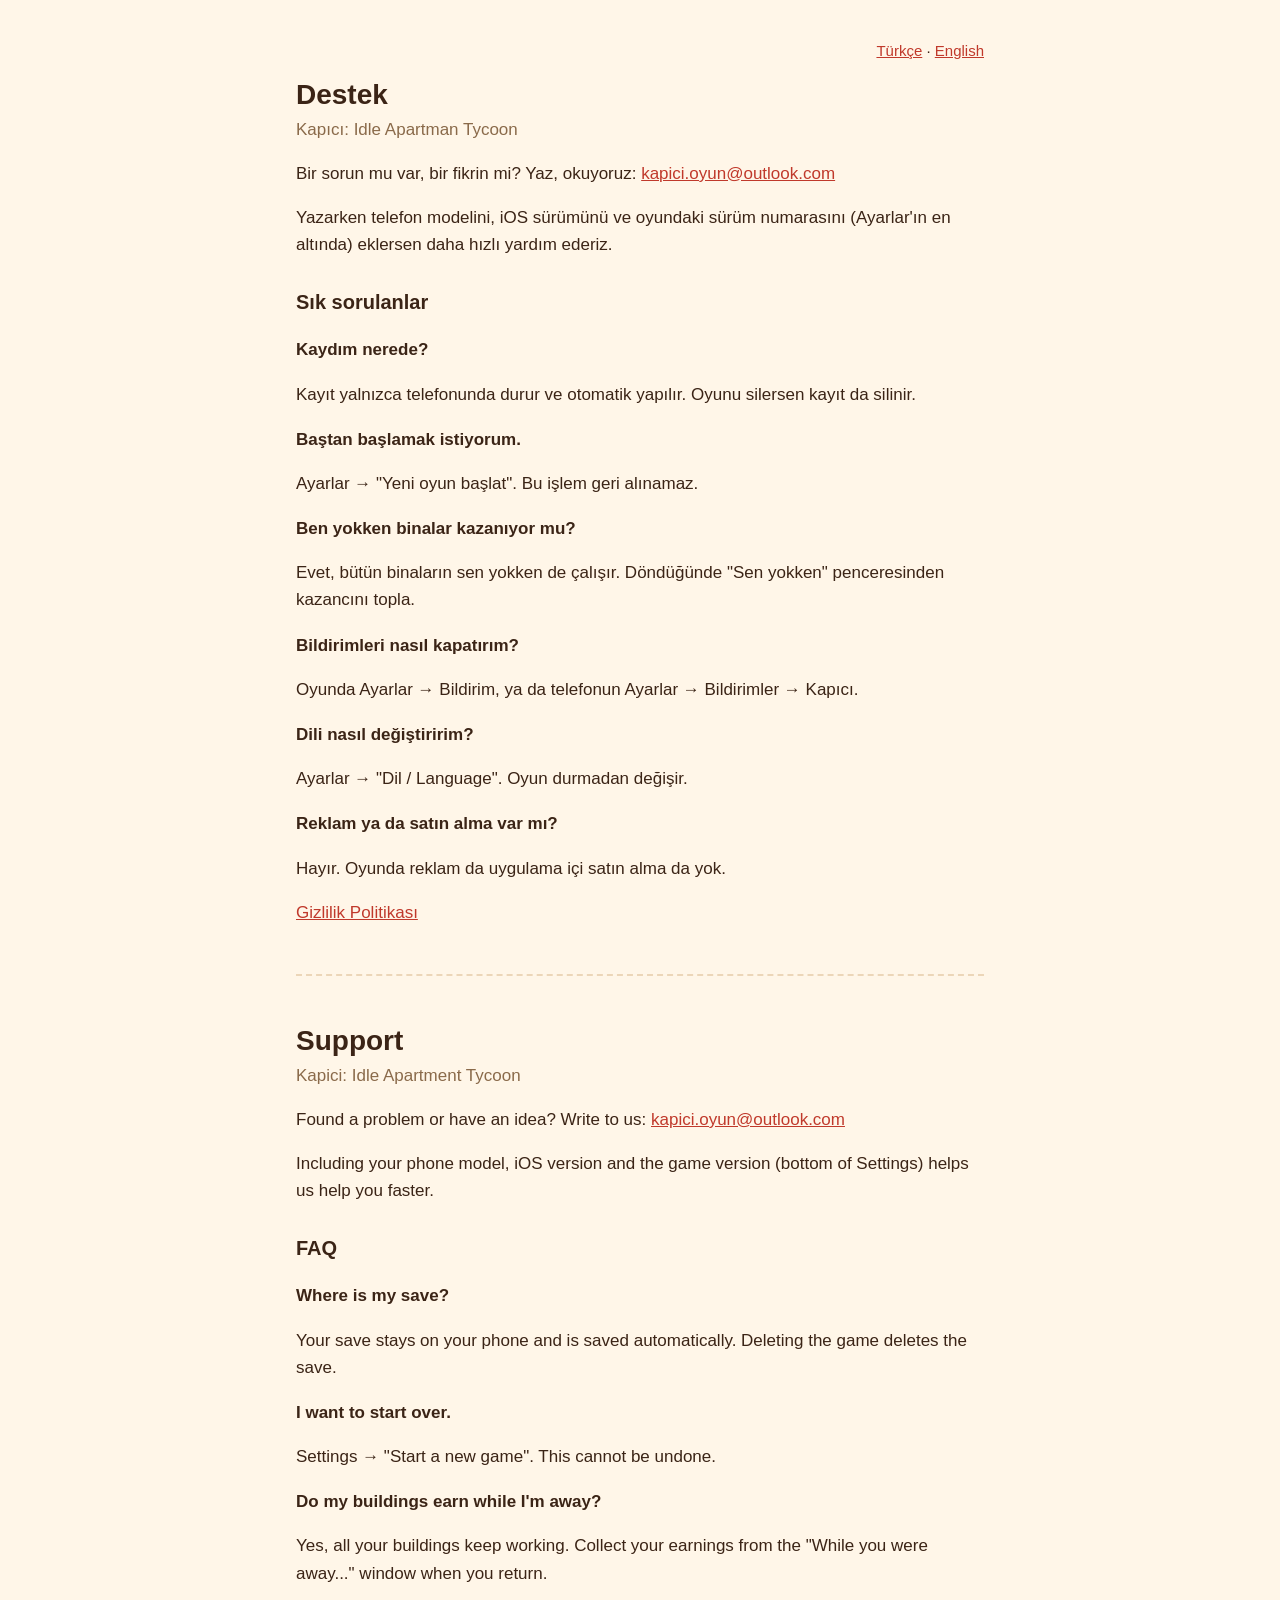
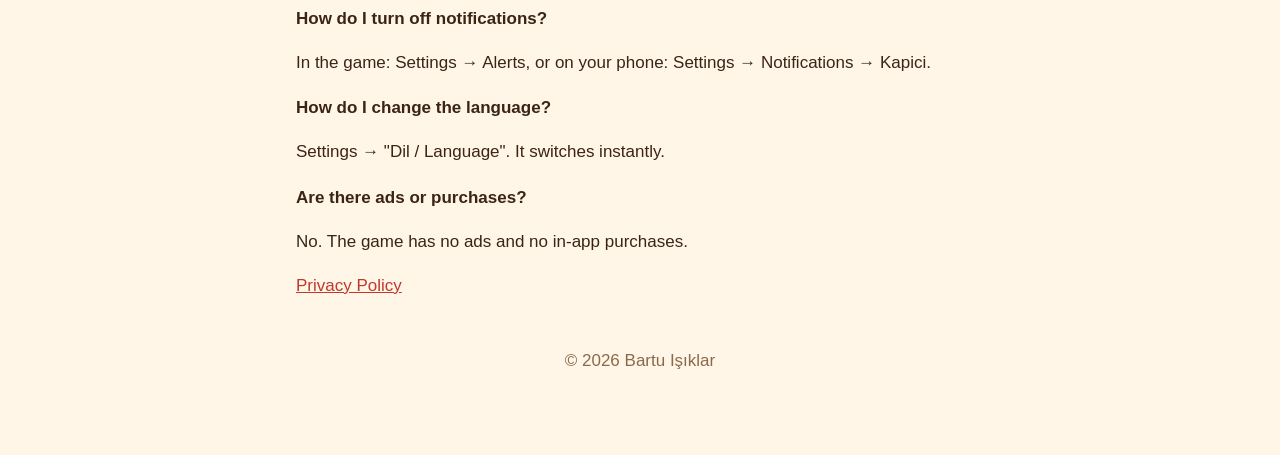
==== destek.html @ dffe7833 "Site güncellendi" ====
<!doctype html>
<html lang="tr">
<head>
<meta charset="utf-8">
<meta name="viewport" content="width=device-width, initial-scale=1">
<title>Destek · Support — Kapıcı</title>
<link rel="stylesheet" href="stil.css">
</head>
<body>
<main>
<p class="dil"><a href="#tr">Türkçe</a> · <a href="#en">English</a></p>

<section id="tr">
<h1>Destek</h1>
<p class="alt">Kapıcı: Idle Apartman Tycoon</p>
<p>Bir sorun mu var, bir fikrin mi? Yaz, okuyoruz: <a class="eposta" href="mailto:kapici.oyun@outlook.com">kapici.oyun@outlook.com</a></p>
<p>Yazarken telefon modelini, iOS sürümünü ve oyundaki sürüm numarasını (Ayarlar'ın en altında) eklersen daha hızlı yardım ederiz.</p>

<h2>Sık sorulanlar</h2>
<h3>Kaydım nerede?</h3>
<p>Kayıt yalnızca telefonunda durur ve otomatik yapılır. Oyunu silersen kayıt da silinir.</p>
<h3>Baştan başlamak istiyorum.</h3>
<p>Ayarlar → "Yeni oyun başlat". Bu işlem geri alınamaz.</p>
<h3>Ben yokken binalar kazanıyor mu?</h3>
<p>Evet, bütün binaların sen yokken de çalışır. Döndüğünde "Sen yokken" penceresinden kazancını topla.</p>
<h3>Bildirimleri nasıl kapatırım?</h3>
<p>Oyunda Ayarlar → Bildirim, ya da telefonun Ayarlar → Bildirimler → Kapıcı.</p>
<h3>Dili nasıl değiştiririm?</h3>
<p>Ayarlar → "Dil / Language". Oyun durmadan değişir.</p>
<h3>Reklam ya da satın alma var mı?</h3>
<p>Hayır. Oyunda reklam da uygulama içi satın alma da yok.</p>

<p><a href="gizlilik.html">Gizlilik Politikası</a></p>
</section>

<hr>

<section id="en">
<h1>Support</h1>
<p class="alt">Kapici: Idle Apartment Tycoon</p>
<p>Found a problem or have an idea? Write to us: <a class="eposta" href="mailto:kapici.oyun@outlook.com">kapici.oyun@outlook.com</a></p>
<p>Including your phone model, iOS version and the game version (bottom of Settings) helps us help you faster.</p>

<h2>FAQ</h2>
<h3>Where is my save?</h3>
<p>Your save stays on your phone and is saved automatically. Deleting the game deletes the save.</p>
<h3>I want to start over.</h3>
<p>Settings → "Start a new game". This cannot be undone.</p>
<h3>Do my buildings earn while I'm away?</h3>
<p>Yes, all your buildings keep working. Collect your earnings from the "While you were away..." window when you return.</p>
<h3>How do I turn off notifications?</h3>
<p>In the game: Settings → Alerts, or on your phone: Settings → Notifications → Kapici.</p>
<h3>How do I change the language?</h3>
<p>Settings → "Dil / Language". It switches instantly.</p>
<h3>Are there ads or purchases?</h3>
<p>No. The game has no ads and no in-app purchases.</p>

<p><a href="gizlilik.html">Privacy Policy</a></p>
</section>
<p class="alt" style="margin-top:48px;text-align:center">© 2026 Bartu Işıklar</p>
</main>
</body>
</html>
---- stil.css ----
:root { --zemin: #fff6e8; --yazi: #3b2416; --soluk: #8a6a4a; --vurgu: #c0392b; --cizgi: #ecd6b8; }
@media (prefers-color-scheme: dark) { :root { --zemin: #22170f; --yazi: #f6e7d2; --soluk: #c9ab88; --vurgu: #ff8a6b; --cizgi: #4a3424; } }
* { box-sizing: border-box; }
body { margin: 0; background: var(--zemin); color: var(--yazi); font: 17px/1.6 -apple-system, BlinkMacSystemFont, "Segoe UI", Roboto, sans-serif; }
main { max-width: 720px; margin: 0 auto; padding: 24px 16px 64px; }
h1 { font-size: 28px; line-height: 1.2; margin: 8px 0 4px; }
h2 { font-size: 20px; margin-top: 28px; }
h3 { font-size: 17px; margin: 18px 0 2px; }
a { color: var(--vurgu); }
.alt { color: var(--soluk); margin-top: 0; }
.dil { text-align: right; font-size: 15px; }
hr { border: 0; border-top: 2px dashed var(--cizgi); margin: 48px 0; }
ul { padding-left: 20px; }
.giris { text-align: center; padding-top: 56px; }
.ikon { width: 128px; height: 128px; border-radius: 28px; box-shadow: 0 6px 20px rgba(0,0,0,.15); }
.baglantilar { margin-top: 32px; }
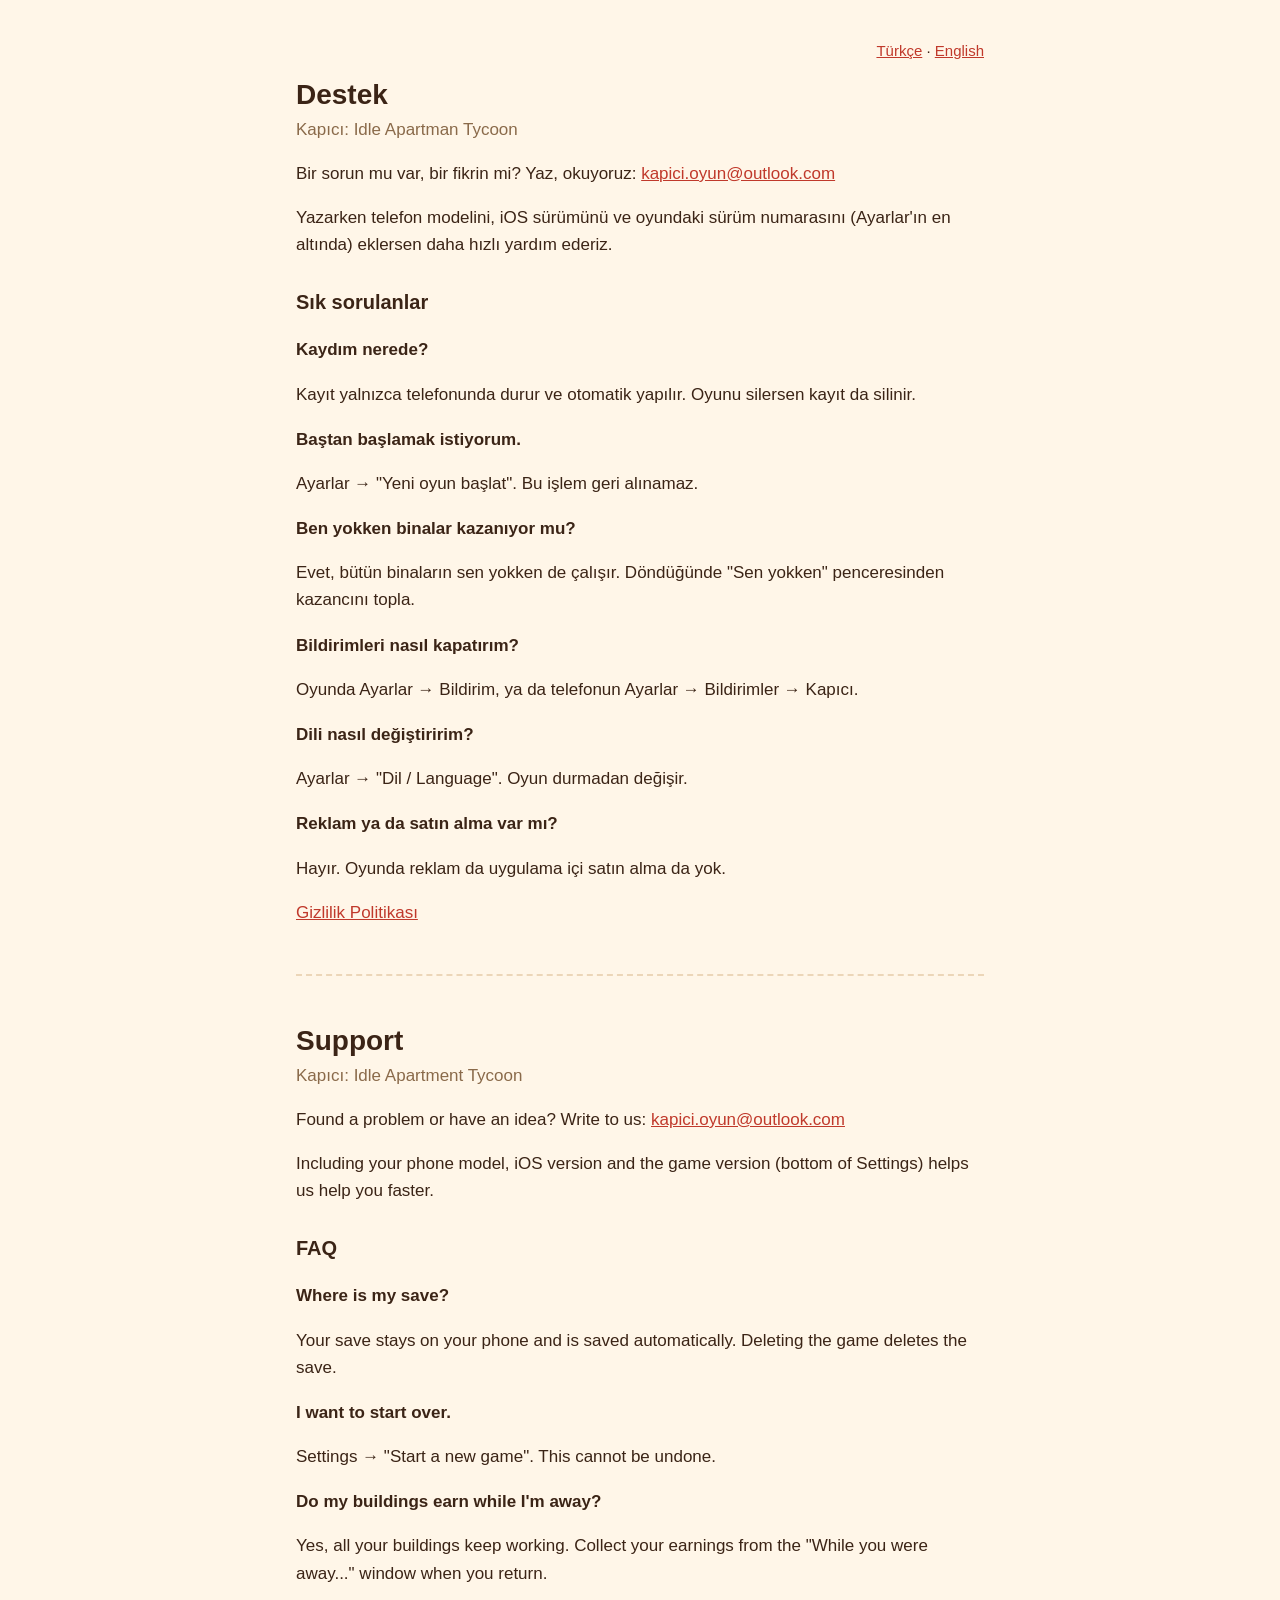
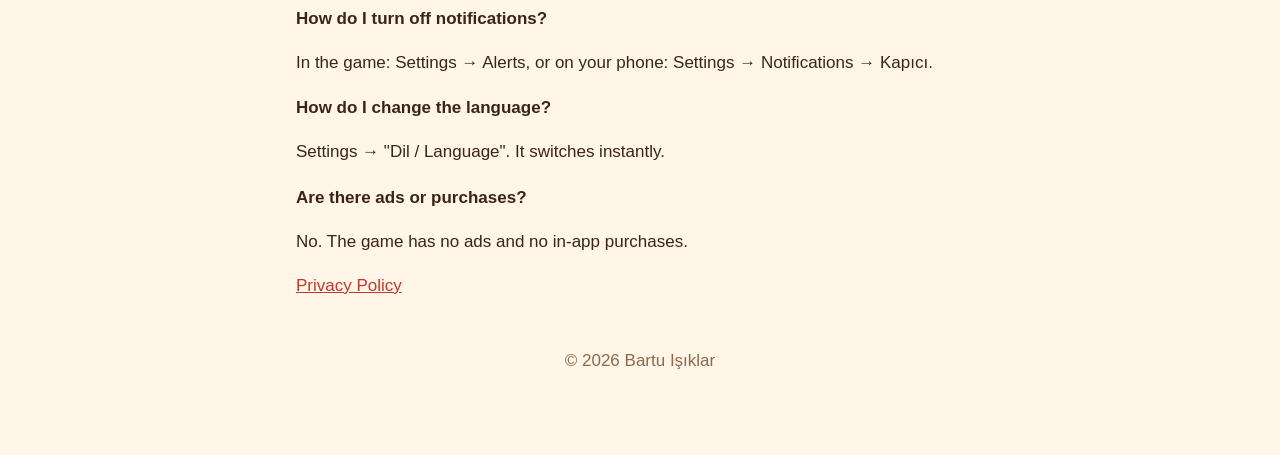
==== commit a4fc098e: "Site güncellendi" ====
--- a/destek.html
+++ b/destek.html
@@ -37,7 +37,7 @@
 
 <section id="en">
 <h1>Support</h1>
-<p class="alt">Kapici: Idle Apartment Tycoon</p>
+<p class="alt">Kapıcı: Idle Apartment Tycoon</p>
 <p>Found a problem or have an idea? Write to us: <a class="eposta" href="mailto:kapici.oyun@outlook.com">kapici.oyun@outlook.com</a></p>
 <p>Including your phone model, iOS version and the game version (bottom of Settings) helps us help you faster.</p>
 
@@ -49,7 +49,7 @@
 <h3>Do my buildings earn while I'm away?</h3>
 <p>Yes, all your buildings keep working. Collect your earnings from the "While you were away..." window when you return.</p>
 <h3>How do I turn off notifications?</h3>
-<p>In the game: Settings → Alerts, or on your phone: Settings → Notifications → Kapici.</p>
+<p>In the game: Settings → Alerts, or on your phone: Settings → Notifications → Kapıcı.</p>
 <h3>How do I change the language?</h3>
 <p>Settings → "Dil / Language". It switches instantly.</p>
 <h3>Are there ads or purchases?</h3>
